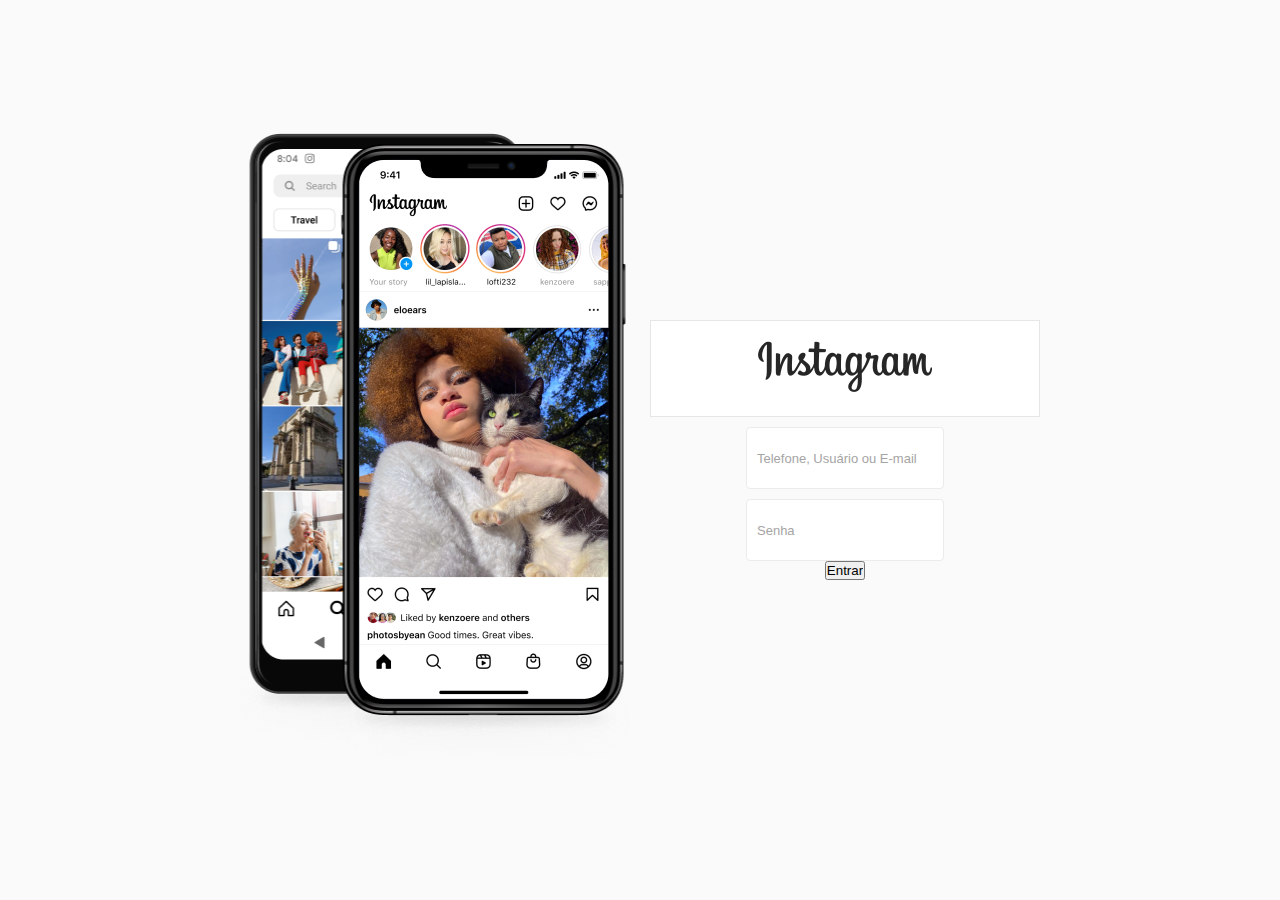
==== index.html @ 79aadf6d "style columns" ====
<!DOCTYPE html>
<html lang="pt-br">
<head>
    <meta charset="UTF-8">
    <meta name="viewport" content="width=device-width, initial-scale=1.0">   
    <meta name="author" content="Giovanni Moraes"/>
    <link href="style.css" rel="stylesheet">
    <title>Instagram</title>
</head>
<body>

    <main id="wrapper">

        <!-- Area Container -->
        <section id="container">
            
            <!-- Area Esquerda -->
            <section class="column left">
                <img src="./assets/phone-slide-1.png" alt="foto da pagina do Instagram">
            </section>
            <!-- Fim Area Esquerda -->
    
            <!-- Area Direita -->
            <section class="column right">
                <div class="login-panel">
                    <div class="logo">
                        <img class="logo-img" src="assets/logo.png" alt="Logo do Instagram">
                    </div>
                </div>
                <form>
                    <input type="text" placeholder="Telefone, Usuário ou E-mail" name="username"/>
                    <input type="password" placeholder="Senha" name="password"/>

                    <input type="submit" value="Entrar"/>
                </form>
            </section>
            <!-- Fim Area Direita -->
        
        </section>

    </main>
    
</body>
</html>
---- style.css ----
*{
    box-sizing: 0;
    margin: 0;
    padding: 0;
}

a{
    color: #3c96ed;
    text-decoration: none;
}

body{
    background: #FAFAFA;
    height: 100%;
    width: 100%;
    font-family: Arial, Helvetica, sans-serif;
    font-size: 14px;
    line-height: 18px;
}

#wrapper{
    height: 100vh;
}

#container{
    margin: 0 auto;
    min-height: 100%;
    width: 800px;
    display: flex;
    align-items: center;
}

.column{
    flex-grow: 1;
    width: 50px;
}

.left{
    height: 635px;
    position: relative;
    background: url('./assets/phone.png') no-repeat center;
}

.left img{
    position: absolute;
    bottom: 68px;
    left: 119px;
}

.right{
    padding-left: 20px;
}

.login-panel{
    background-color: #FFFFFF;
    border: 1px solid #e6e6e6;
    text-align: center;
    padding: 20px 0;
}

.logo-img{
    width: 175px;
}

form{
    display: flex;
    flex-direction: column;
    align-items: center;
    justify-content: center;
}

input[type="password"], input[type="text"]{
    background-color: #FFFFFF;
    border: 1px solid rgb(236, 234, 234);
    height: 40px;
    border-radius: 4px;
    margin-top: 10px;
    padding: 10px;
    font-size: 13px;
    width: 320;
    color: #000000;
}

input[type="password"]::placeholder, input[type="text"]::placeholder{
    color: rgb(165, 164, 164);
}

input[type="password"]:focus, input[type="text"]:focus{
    outline: 0;
    border: 1px solid #a1a1a1;
}
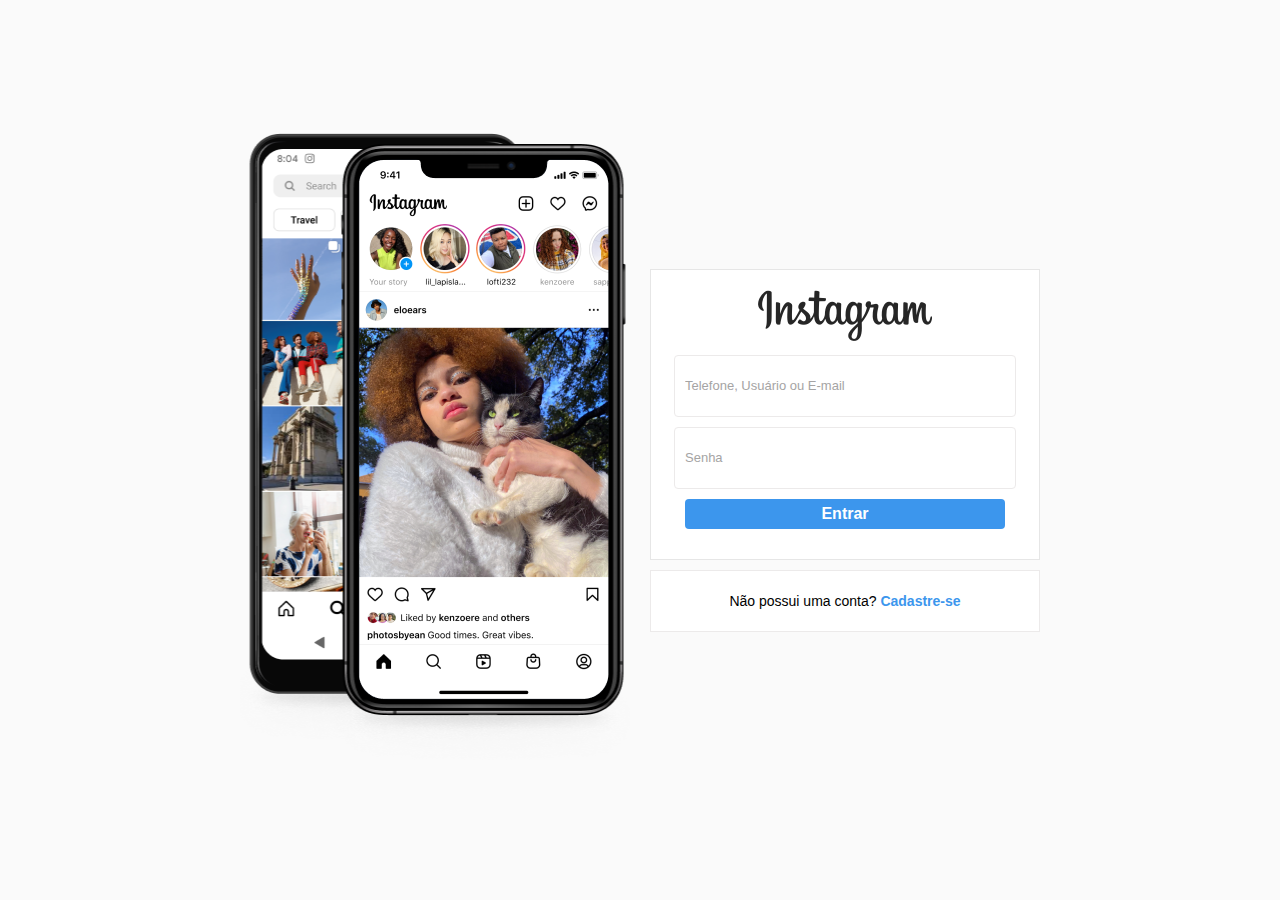
==== commit bb619859: "column right" ====
--- a/index.html
+++ b/index.html
@@ -26,13 +26,15 @@
                     <div class="logo">
                         <img class="logo-img" src="assets/logo.png" alt="Logo do Instagram">
                     </div>
+                    <form>
+                        <input type="text" placeholder="Telefone, Usuário ou E-mail" name="username"/>
+                        <input type="password" placeholder="Senha" name="password"/>
+                        <input type="submit" value="Entrar"/>
+                    </form>
                 </div>
-                <form>
-                    <input type="text" placeholder="Telefone, Usuário ou E-mail" name="username"/>
-                    <input type="password" placeholder="Senha" name="password"/>
-
-                    <input type="submit" value="Entrar"/>
-                </form>
+                <div class="infobox">
+                    <p>Não possui uma conta? <a href="#">Cadastre-se</a></p>
+                </div>
             </section>
             <!-- Fim Area Direita -->
         
--- a/style.css
+++ b/style.css
@@ -35,6 +35,7 @@
     width: 50px;
 }
 
+/* Area Esquerda */
 .left{
     height: 635px;
     position: relative;
@@ -46,7 +47,9 @@
     bottom: 68px;
     left: 119px;
 }
+/* FimArea Esquerda */
 
+/* Area Direita */
 .right{
     padding-left: 20px;
 }
@@ -77,7 +80,7 @@
     margin-top: 10px;
     padding: 10px;
     font-size: 13px;
-    width: 320;
+    width: 320px;
     color: #000000;
 }
 
@@ -88,4 +91,37 @@
 input[type="password"]:focus, input[type="text"]:focus{
     outline: 0;
     border: 1px solid #a1a1a1;
+}
+
+input[type="submit"]{
+    width: 320px;
+    margin-top: 10px;
+    height: 30px;
+    border: 0;
+    background-color: #3c96ed;
+    border-radius: 4px;
+    color: #FFFFFF;
+    font-size: 16px;
+    font-weight: bold;
+    margin-bottom: 10px;
+    cursor: pointer;
+}
+
+.infobox{
+    background-color: #FFFFFF;
+    height: 60px;
+    border: 1px solid rgb(236, 234, 234);
+    margin: 10px auto 0;
+    display: flex;
+    justify-content: center;
+    align-items: center;
+}
+
+.infobox p{
+    user-select: none;
+}
+
+.infobox p a{
+    font-weight: bold;
+    user-select: none;
 }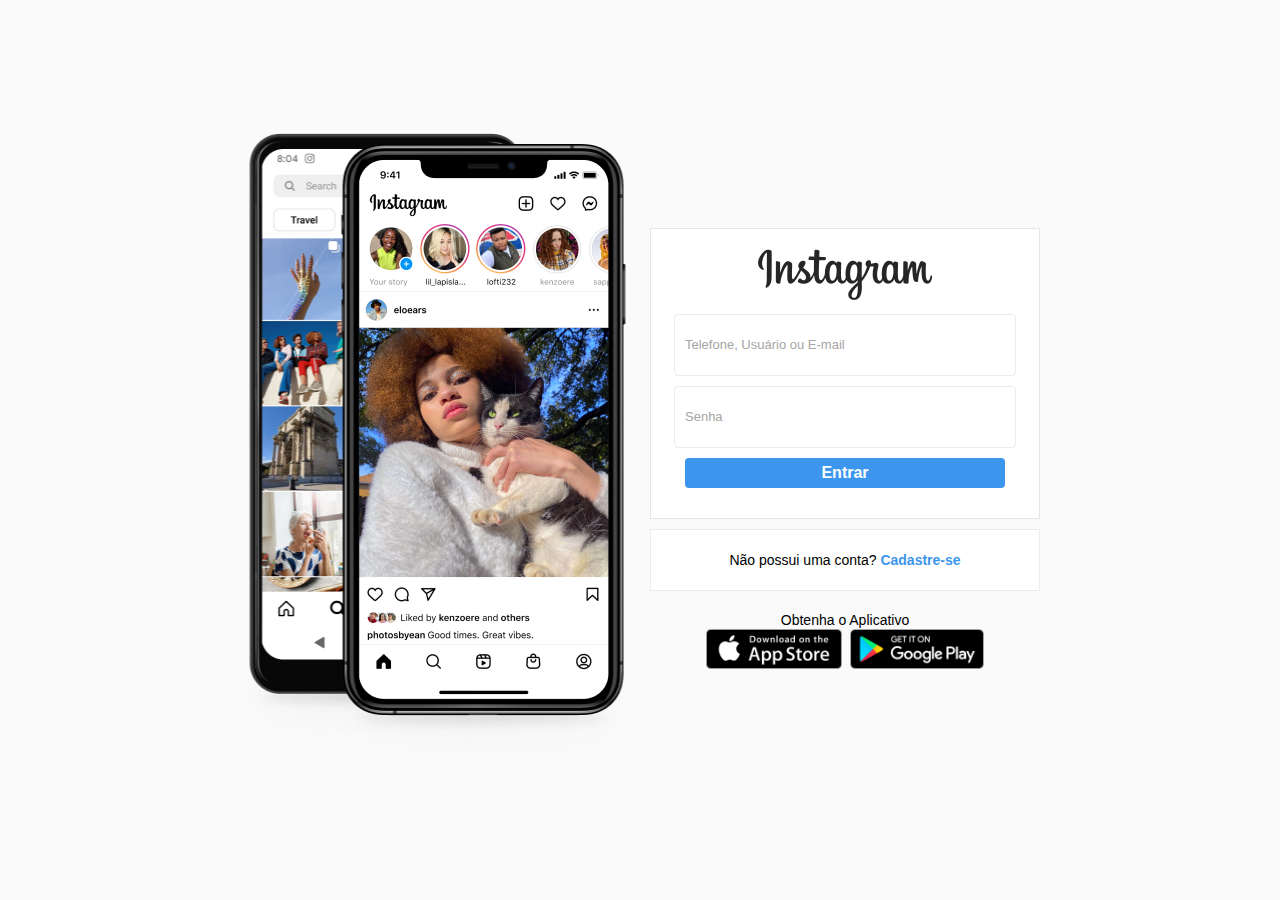
==== commit bea3647a: "app-buttons" ====
--- a/index.html
+++ b/index.html
@@ -35,7 +35,19 @@
                 <div class="infobox">
                     <p>Não possui uma conta? <a href="#">Cadastre-se</a></p>
                 </div>
+                <div class="get-app-panel">
+                    Obtenha o Aplicativo
+                    <div class="app-buttons">
+                        <a href="#">
+                            <img src="assets/appstore.png" alt="Baixe na AppStore">
+                        </a>
+                        <a href="#">
+                            <img src="assets/googleplay.png" alt="Baixe no GooglePlay">
+                        </a>
+                    </div>
+                </div>
             </section>
+
             <!-- Fim Area Direita -->
         
         </section>
--- a/style.css
+++ b/style.css
@@ -124,4 +124,18 @@
 .infobox p a{
     font-weight: bold;
     user-select: none;
-}+}
+
+.get-app-panel{
+    margin-top: 20px;
+    text-align: center;
+}
+
+.app-button{
+    margin-top: 16px;
+}
+
+.app-buttons img{
+    height: 40px;
+    padding: 0 2px;
+}
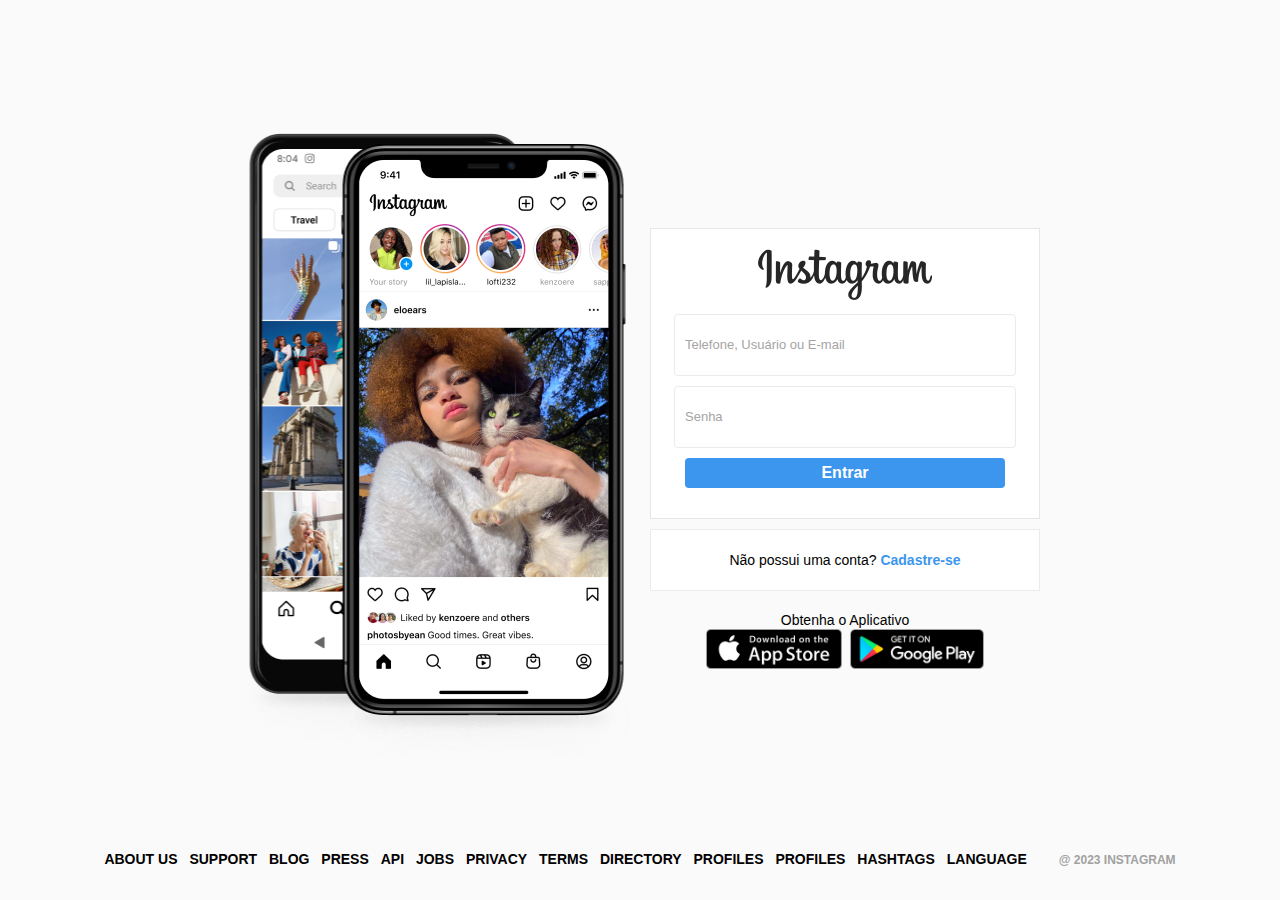
==== commit 85d06ab9: "footer" ====
--- a/index.html
+++ b/index.html
@@ -49,8 +49,27 @@
             </section>
 
             <!-- Fim Area Direita -->
-        
         </section>
+
+        <!-- Rodape -->
+        <footer>
+            <div>
+                <a href="#">About us</a>
+                <a href="#">Support</a>
+                <a href="#">Blog</a>
+                <a href="#">Press</a>
+                <a href="#">API</a>
+                <a href="#">Jobs</a>
+                <a href="#">Privacy</a>
+                <a href="#">Terms</a>
+                <a href="#">Directory</a>
+                <a href="#">Profiles</a>
+                <a href="#">Profiles</a>
+                <a href="#">Hashtags</a>
+                <a href="#">Language</a>
+                <div class="text-small">@ 2023 Instagram</div>
+            </div>
+        </footer>
 
     </main>
     
--- a/style.css
+++ b/style.css
@@ -139,3 +139,28 @@
     height: 40px;
     padding: 0 2px;
 }
+/* Fim Area Direita */
+
+/* Rodape */
+footer{
+    text-align: center;
+    height: 50px;
+    margin-top: -50px;
+}
+
+footer a{
+    color: #000000;
+    text-transform: uppercase;
+    font-weight: bold;
+    margin-right: 8px;
+}
+
+.text-small{
+    font-size: 12px;
+    font-weight: bold;
+    color: #a1a1a1;
+    text-transform: uppercase;
+    padding-left: 20px;
+    display: inline-block;
+}
+
